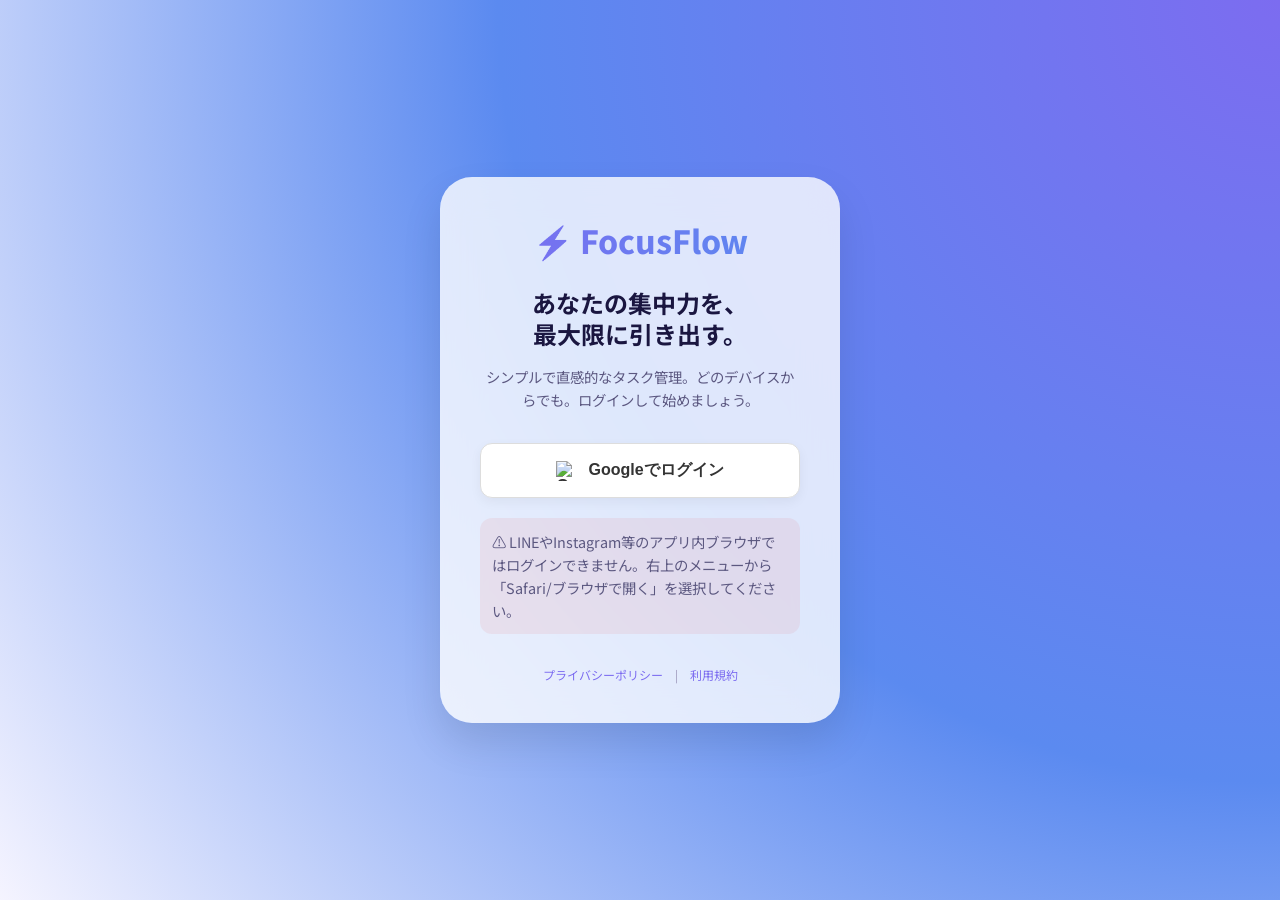
==== index.html @ b4da4273 "Add legal links and modals to satisfy Google verification requirements" ====
<!DOCTYPE html>
<html lang="ja">
<head>
  <meta charset="UTF-8">
  <meta name="viewport" content="width=device-width, initial-scale=1.0, viewport-fit=cover">
  <title>FocusFlow - 最高の集中をデザインするタスクマネージャー</title>
  <meta name="description" content="日々のタスクをシンプルに整理し、最高の集中力を引き出すタスクマネージャー。直感的な操作とスマートな通知機能で、あなたの「今」をサポートします。">
  <meta name="theme-color" content="#7c6cf0">
  <meta name="mobile-web-app-capable" content="yes">
  <meta name="apple-mobile-web-app-capable" content="yes">
  <meta name="apple-mobile-web-app-status-bar-style" content="black-translucent">
  <meta name="apple-mobile-web-app-title" content="FocusFlow">
  <link rel="manifest" href="manifest.json">
  <link rel="stylesheet" href="style.css">
  
  <!-- Firebase SDK -->
  <script src="https://www.gstatic.com/firebasejs/10.8.0/firebase-app-compat.js"></script>
  <script src="https://www.gstatic.com/firebasejs/10.8.0/firebase-auth-compat.js"></script>
  <script src="https://www.gstatic.com/firebasejs/10.8.0/firebase-firestore-compat.js"></script>
</head>
<body>

<!-- ログイン画面 -->
<div id="login-screen" class="login-screen">
  <div class="login-content">
    <div class="login-logo">⚡ FocusFlow</div>
    <h1>あなたの集中力を、<br>最大限に引き出す。</h1>
    <p>シンプルで直感的なタスク管理。どのデバイスからでも。ログインして始めましょう。</p>
    <button id="google-login-btn" class="login-btn">
      <img src="https://www.gstatic.com/firebasejs/ui/2.0.0/images/auth/google.svg" alt="Google">
      Googleでログイン
    </button>
    <p class="login-warning">
      ⚠️ LINEやInstagram等のアプリ内ブラウザではログインできません。右上のメニューから「Safari/ブラウザで開く」を選択してください。
    </p>
    <div class="login-legal">
      <a href="#" onclick="showPrivacy()">プライバシーポリシー</a>
      <span>|</span>
      <a href="#" onclick="showTerms()">利用規約</a>
    </div>
  </div>
</div>

<!-- 簡易ポリシー表示用（Googleの巡回対策） -->
<div id="legal-modal" class="modal-overlay" style="z-index: 10000;">
  <div class="modal-sheet" style="max-width: 600px; padding: 40px;">
    <h2 id="legal-title" class="modal-title"></h2>
    <div id="legal-body" style="font-size: 0.9rem; line-height: 1.6; color: var(--text-secondary); max-height: 60vh; overflow-y: auto;"></div>
    <button class="btn-primary" style="margin-top: 20px;" onclick="closeLegal()">閉じる</button>
  </div>
</div>

<!-- 紙吹雪コンテナ -->
<div id="confetti-container" class="confetti-container"></div>

<!-- 全タスク完了お祝いオーバーレイ -->
<div id="celebration-overlay" class="celebration-overlay" onclick="closeCelebration()">
  <div class="celebration-content">
    <div class="celebration-emoji-burst" id="emoji-burst"></div>
    <div class="celebration-stars" id="celebration-stars"></div>
    <h1 class="celebration-title">🎉 全部完了！</h1>
    <p class="celebration-sub">今日のタスクを全部やり遂げた！<br>本当によく頑張ったね✨</p>
    <div class="celebration-fireworks" id="fireworks"></div>
    <button class="celebration-close-btn">タップして閉じる</button>
  </div>
</div>



<!-- メインアプリ -->
<div class="app-wrapper" id="app-wrapper" style="display: none;">

  <!-- ヘッダー（スマホのステータスバー余白用） -->
  <header class="app-header"></header>

  <!-- 日付表示 -->
  <div class="date-section">
    <div class="date-info">
      <div id="date-today" class="date-today"></div>
      <div id="date-label" class="date-label"></div>
    </div>
    <div id="user-display" class="user-display" onclick="openProfileModal()"></div>
  </div>

  <!-- タブナビ -->
  <nav class="tab-nav" role="tablist">
    <button class="tab-btn active" data-tab="today" role="tab" onclick="switchTab('today')" id="tab-btn-today" style="flex: 4;">
      <svg xmlns="http://www.w3.org/2000/svg" width="16" height="16" viewBox="0 0 24 24" fill="none" stroke="currentColor" stroke-width="2" stroke-linecap="round" stroke-linejoin="round" style="vertical-align: text-bottom; margin-right: 4px;"><path d="M3 6h18"/><path d="M3 12h18"/><path d="M3 18h18"/></svg>
      Today
    </button>
    <button class="tab-btn" data-tab="schedule" role="tab" onclick="switchTab('schedule')" id="tab-btn-schedule" style="flex: 4;">
      <svg xmlns="http://www.w3.org/2000/svg" width="16" height="16" viewBox="0 0 24 24" fill="none" stroke="currentColor" stroke-width="2" stroke-linecap="round" stroke-linejoin="round" style="vertical-align: text-bottom; margin-right: 4px;"><rect width="18" height="18" x="3" y="4" rx="2" ry="2"/><line x1="16" x2="16" y1="2" y2="6"/><line x1="8" x2="8" y1="2" y2="6"/><line x1="3" x2="21" y1="10" y2="10"/></svg>
      Schedule
    </button>
    <button class="tab-btn" data-tab="history" role="tab" onclick="switchTab('history')" id="tab-btn-history" style="flex: 2;" title="履歴">
      <svg xmlns="http://www.w3.org/2000/svg" width="18" height="18" viewBox="0 0 24 24" fill="none" stroke="currentColor" stroke-width="2" stroke-linecap="round" stroke-linejoin="round" style="vertical-align: middle;"><path d="M3 12a9 9 0 1 0 9-9 9.75 9.75 0 0 0-6.74 2.74L3 8"/><path d="M3 3v5h5"/><path d="M12 7v5l4 2"/></svg>
    </button>
  </nav>

  <!-- 今日タブ -->
  <div id="tab-today" class="tab-content active" role="tabpanel">

    <!-- 進捗バー -->
    <div class="progress-section">
      <div class="progress-header">
        <span>今日の進捗</span>
        <span id="progress-label">0 / 0 完了</span>
      </div>
      <div class="progress-bar-bg">
        <div id="progress-fill" class="progress-bar-fill"></div>
      </div>
    </div>

    <!-- クイック入力 -->
    <section class="quick-add-section">
      <form id="quick-add-form" autocomplete="off">
        <div class="quick-add-form">
            <div class="quick-input-container">
              <input
                id="quick-input"
                class="quick-add-input"
                type="text"
                placeholder="今日やることを追加…"
                maxlength="100"
                aria-label="今日のタスクを入力"
              >
              <div id="quick-time-display" class="quick-time-display-label"></div>
              <div class="quick-time-icon-wrapper" id="quick-time-wrapper">
                <svg xmlns="http://www.w3.org/2000/svg" width="100%" height="100%" viewBox="0 0 24 24" fill="none" stroke="currentColor" stroke-width="2" stroke-linecap="round" stroke-linejoin="round" class="quick-clock-icon">
                  <circle cx="12" cy="12" r="10"></circle>
                  <polyline points="12 6 12 12 16 14"></polyline>
                </svg>
                <input 
                  id="quick-time-input" 
                  class="quick-time-input-hidden" 
                  type="time" 
                  aria-label="時間を設定"
                  title="時間を設定"
                  onchange="if(typeof updateQuickTimeDisplay === 'function') updateQuickTimeDisplay(this.value)"
                >
              </div>
            </div>
          <button type="submit" class="quick-add-btn" aria-label="追加">＋</button>
        </div>
        <input type="checkbox" id="quick-notif-1h" checked hidden>
      </form>
    </section>

    <!-- タスクリスト -->
    <section class="task-list-section">
      <div class="section-title">タスク一覧</div>
      <div id="today-task-list" class="task-list"></div>
    </section>

  </div>

  <!-- スケジュールタブ -->
  <div id="tab-schedule" class="tab-content" role="tabpanel">
    <section class="schedule-section">
      <div class="section-title">期限別スケジュール</div>
      <div id="schedule-list"></div>
    </section>
  </div>

  <!-- 履歴タブ -->
  <div id="tab-history" class="tab-content" role="tabpanel">
    <section class="history-section">
      <div class="section-title">完了済みのタスク</div>
      <div id="history-task-list" class="task-list"></div>
    </section>
  </div>

</div>

<!-- FAB: 詳細登録 -->
<button class="fab" onclick="openAddModal()" aria-label="タスクを詳細登録する" id="fab-add">＋</button>

<!-- ===== タスク登録/編集モーダル ===== -->
<div id="add-modal" class="modal-overlay" role="dialog" aria-modal="true" aria-labelledby="modal-title-text">
  <div class="modal-sheet">
    <div class="modal-handle"></div>
    <div class="modal-header">
      <h2 id="modal-title-text" class="modal-title">新しいタスク</h2>
      <button type="button" class="modal-close-btn" onclick="closeAddModal()" aria-label="閉じる">✕</button>
    </div>

    <!-- タイトル -->
    <div class="form-group">
      <label class="form-label" for="task-title-input">タイトル ＊</label>
      <input id="task-title-input" class="form-input" type="text"
             placeholder="タスク名を入力" maxlength="100">
    </div>

    <!-- メモ -->
    <div class="form-group">
      <label class="form-label" for="task-note-input">メモ（任意）</label>
      <textarea id="task-note-input" class="form-textarea"
                placeholder="詳細・やり方・参考リンクなど"></textarea>
    </div>

    <!-- 期限 -->
    <div class="form-group">
      <label class="form-label">期限（任意）</label>
      <div style="display: flex; gap: 8px;">
        <input id="task-date-input" class="form-input" type="date" style="flex: 1;" aria-label="期限日">
        <input id="task-time-input" class="form-input" type="time" style="width: 120px;" aria-label="期限時間">
      </div>
    </div>

    <!-- 優先度 -->
    <div class="form-group">
      <label class="form-label">優先度</label>
      <div class="priority-selector">
        <button class="priority-option" data-value="high" type="button">🔴 高</button>
        <button class="priority-option selected" data-value="mid" type="button">🟡 中</button>
        <button class="priority-option" data-value="low" type="button">🟢 低</button>
      </div>
    </div>

    <!-- 通知設定 -->
    <div class="form-group">
      <label class="form-label">通知タイミング</label>
      <div class="custom-multi-select" id="notif-select-wrapper">
        <div class="select-display" onclick="toggleNotifDropdown()">
          <span id="notif-display-text">通知設定を選択...</span>
          <span class="select-arrow">▼</span>
        </div>
        <div class="select-dropdown" id="notif-dropdown">
          <label class="select-option">
            <input type="checkbox" class="notif-checkbox" value="1d" checked onchange="updateNotifDisplay()"> 1日前に通知
          </label>
          <label class="select-option">
            <input type="checkbox" class="notif-checkbox" value="3h" onchange="updateNotifDisplay()"> 3時間前に通知
          </label>
          <label class="select-option">
            <input type="checkbox" class="notif-checkbox" value="1h" onchange="updateNotifDisplay()"> 1時間前に通知
          </label>
          <label class="select-option">
            <input type="checkbox" class="notif-checkbox" value="morning" checked onchange="updateNotifDisplay()"> 当日の朝9時に通知
          </label>
        </div>
      </div>
    </div>

    <div style="display: flex; flex-direction: column; gap: 10px; margin-top: 24px;">
      <button class="btn-primary" onclick="saveTask()" id="save-task-btn">保存する</button>
      <button class="btn-postpone" onclick="handleEditPostpone()" id="edit-postpone-btn" style="display: none;">😈 後回しにしちゃう</button>
      <button class="btn-danger" onclick="closeAddModal()" id="cancel-task-btn">キャンセル</button>
    </div>
  </div>
</div>

<!-- ===== 後回しモーダル ===== -->
<div id="postpone-modal" class="modal-overlay" role="dialog" aria-modal="true">
  <div class="modal-sheet">
    <div class="modal-handle"></div>
    <h2 class="modal-title">🤪後回しにしちゃう</h2>
    <p style="font-size:0.85rem;color:var(--text-secondary);margin-bottom:16px;">
      「<span id="postpone-task-name" style="color:var(--text-primary);font-weight:600;"></span>」<br>
      どれくらい後回しにする？
    </p>

    <div class="postpone-options">
      <button class="postpone-option" onclick="doPostpone(1)" id="postpone-1d">
        <span class="option-emoji">📆</span>
        <div>
          <div>明日に延ばす</div>
          <div class="option-desc">1日後に設定します</div>
        </div>
      </button>
      <button class="postpone-option" onclick="doPostpone(3)" id="postpone-3d">
        <span class="option-emoji">🗓</span>
        <div>
          <div>3日後に延ばす</div>
          <div class="option-desc">ちょっと余裕を持って</div>
        </div>
      </button>
      <button class="postpone-option" onclick="doPostpone(7)" id="postpone-7d">
        <span class="option-emoji">📅</span>
        <div>
          <div>1週間後に延ばす</div>
          <div class="option-desc">しっかり準備してから</div>
        </div>
      </button>
    </div>

    <button class="btn-danger" onclick="closePostponeModal()" id="cancel-postpone-btn">やっぱりやる！💪</button>
  </div>
</div>

<!-- ===== タスク詳細ポップアップ ===== -->
<div id="detail-modal" class="modal-overlay" role="dialog" aria-modal="true">
  <div class="modal-sheet">
    <div class="modal-handle"></div>

    <h2 id="detail-task-title" class="detail-title"></h2>

    <p id="detail-task-note" class="detail-note"></p>

    <div class="detail-info-grid">
      <div class="detail-info-row">
        <span class="detail-info-label">期限</span>
        <span id="detail-task-deadline" class="detail-info-value"></span>
      </div>
      <div class="detail-info-row">
        <span class="detail-info-label">🎯 優先度</span>
        <span id="detail-task-priority" class="detail-info-value"></span>
      </div>
      <div class="detail-info-row" id="detail-postpone-row">
        <span class="detail-info-label">後回し</span>
        <span id="detail-postpone-count" class="detail-info-value" style="color:var(--accent-pink);"></span>
      </div>
    </div>

    <button id="detail-postpone-btn" class="postpone-btn-large">
      後回しにしちゃう
    </button>

    <div class="detail-footer">
      <button id="detail-edit-btn" class="btn-primary">✏️ 編集する</button>
      <button class="btn-danger" onclick="closeTaskDetail()">閉じる</button>
    </div>
  </div>
</div>

<!-- ===== プロフィールモーダル ===== -->
<div id="profile-modal" class="modal-overlay" role="dialog" aria-modal="true">
  <div class="modal-sheet">
    <div class="modal-handle"></div>
    <div class="modal-header">
      <h2 class="modal-title">プロフィール設定</h2>
      <button type="button" class="modal-close-btn" onclick="closeProfileModal()" aria-label="閉じる">✕</button>
    </div>
    <div class="form-group" style="margin-top: 10px;">
      <label class="form-label">表示名</label>
      <input id="profile-name-input" class="form-input" type="text" placeholder="お名前を入力">
    </div>
    <div style="display: flex; flex-direction: column; gap: 10px; margin-top: 24px;">
      <button class="btn-primary" onclick="saveProfile()">保存する</button>
      <button class="btn-danger" onclick="closeProfileModal()">キャンセル</button>
      <button class="btn-postpone" style="margin-top: 10px; opacity: 0.6;" onclick="logout()">ログアウト</button>
    </div>
  </div>
</div>

<script src="app.js"></script>
</body>
</html>
---- style.css ----
/* =====================================================
   FocusFlow - メインスタイルシート
   ===================================================== */

@import url('https://fonts.googleapis.com/css2?family=Noto+Sans+JP:wght@300;400;500;700;900&display=swap');

/* ---- CSS変数（デザイントークン） ---- */
:root {
  --bg-primary: #f5f4ff;
  --bg-secondary: #ffffff;
  --bg-card: rgba(124, 108, 240, 0.04);
  --bg-card-hover: rgba(124, 108, 240, 0.08);
  --accent-purple: #7c6cf0;
  --accent-blue: #5b8af0;
  --accent-pink: #e91e8c;
  --priority-high: #e53935;
  --priority-mid: #ff9800;
  --priority-low: #aed581;
  --text-primary: #1a1640;
  --text-secondary: #5c5880;
  --text-muted: #9e99bb;
  --border: rgba(124, 108, 240, 0.18);
  --glass: rgba(124, 108, 240, 0.06);
  --radius: 16px;
  --radius-sm: 10px;
  --shadow: 0 8px 32px rgba(100, 80, 220, 0.12);
  --transition: 0.25s cubic-bezier(0.4, 0, 0.2, 1);
}

/* ---- リセット & ベース ---- */
*, *::before, *::after { box-sizing: border-box; margin: 0; padding: 0; }

html {
  font-size: 16px;
  scroll-behavior: smooth;
  background-color: var(--bg-primary);
}

body {
  font-family: 'Noto Sans JP', sans-serif;
  background: var(--bg-primary);
  color: var(--text-primary);
  min-height: 100vh;
  overflow-x: hidden;
}

/* ---- レイアウト ---- */
.app-wrapper {
  max-width: 480px;
  margin: 0 auto;
  min-height: 100vh;
  display: flex;
  flex-direction: column;
  padding-bottom: 80px;
  background: var(--bg-primary);
}

/* ---- ヘッダー ---- */
.app-header {
  height: 44px; /* ステータスバー用の固定高さ */
  padding-top: env(safe-area-inset-top, 0px);
  position: sticky;
  top: 0;
  z-index: 100;
  background: transparent;
}

.app-logo {
  display: flex;
  align-items: center;
  gap: 8px;
}

.logo-icon {
  width: 36px;
  height: 36px;
  background: linear-gradient(135deg, var(--accent-purple), var(--accent-blue));
  border-radius: 10px;
  display: flex;
  align-items: center;
  justify-content: center;
  font-size: 18px;
}

.logo-text {
  font-size: 1.3rem;
  font-weight: 700;
  background: linear-gradient(90deg, var(--accent-purple), var(--accent-blue));
  -webkit-background-clip: text;
  -webkit-text-fill-color: transparent;
  background-clip: text;
}

.header-actions {
  display: flex;
  gap: 8px;
}

.icon-btn {
  width: 40px;
  height: 40px;
  border: none;
  background: var(--bg-card);
  border-radius: 12px;
  color: var(--text-secondary);
  font-size: 18px;
  cursor: pointer;
  transition: var(--transition);
  display: flex;
  align-items: center;
  justify-content: center;
  border: 1px solid var(--border);
}
.icon-btn:hover { background: var(--bg-card-hover); color: var(--text-primary); }

/* ---- 日付表示 ---- */
.date-section {
  padding: 0 20px 16px;
}

.date-today {
  font-size: 0.8rem;
  color: var(--text-muted);
  margin-bottom: 4px;
}

.date-label {
  font-size: 1.4rem;
  font-weight: 700;
  color: var(--text-primary);
}

/* ---- 今日の進捗バー ---- */
.progress-section {
  padding: 0 20px 20px;
}

.progress-header {
  display: flex;
  justify-content: space-between;
  font-size: 0.8rem;
  color: var(--text-secondary);
  margin-bottom: 8px;
}

.progress-bar-bg {
  width: 100%;
  height: 8px;
  background: var(--bg-card);
  border-radius: 4px;
  overflow: hidden;
}

.progress-bar-fill {
  height: 100%;
  background: linear-gradient(90deg, var(--accent-purple), var(--accent-blue));
  border-radius: 4px;
  transition: width 0.6s cubic-bezier(0.4, 0, 0.2, 1);
  width: 0%;
}

/* ---- クイック入力エリア ---- */
.quick-add-section {
  padding: 0 20px 16px;
}

/* タイトル行 */
.quick-add-form {
  display: flex;
  gap: 10px;
  align-items: center;
  margin-bottom: 8px;
  width: 100%;
}

/* 時間オプション行 */
.quick-add-sub {
  display: flex;
  align-items: center;
  gap: 8px;
  padding: 0 2px;
}

.quick-time-label {
  font-size: 0.8rem;
  color: var(--text-muted);
  white-space: nowrap;
}

.quick-time-input {
  padding: 6px 10px;
  background: rgba(255, 255, 255, 0.4);
  border: 1px solid var(--border);
  border-radius: 8px;
  color: var(--text-primary);
  font-size: 0.85rem;
  font-family: inherit;
  outline: none;
  transition: var(--transition);
  cursor: pointer;
}
.quick-time-input:focus {
  border-color: var(--accent-purple);
  box-shadow: 0 0 0 3px rgba(124, 108, 240, 0.12);
}

.quick-input-container {
  position: relative;
  flex: 1;
  display: flex;
  align-items: center;
}

.quick-add-input {
  flex: 1;
  min-width: 0;
  width: 100%;
  padding: 14px 16px;
  padding-right: 90px; /* アイコン＋時間表示用の余白を確保 */
  background: var(--bg-secondary);
  border: 1px solid var(--border);
  border-radius: var(--radius-sm);
  color: var(--text-primary);
  font-size: 0.95rem;
  font-family: inherit;
  outline: none;
  transition: var(--transition);
  box-shadow: 0 2px 8px rgba(100, 80, 220, 0.06);
}

.quick-add-input::placeholder { color: var(--text-muted); }
.quick-add-input:focus {
  border-color: var(--accent-purple);
  background: #fff;
  box-shadow: 0 0 0 3px rgba(124, 108, 240, 0.15);
}

.quick-time-display-label {
  position: absolute;
  right: 50px; /* アイコンの左側に配置 */
  color: var(--text-muted);
  font-size: 0.85rem;
  font-weight: 500;
  pointer-events: none;
  opacity: 0.8;
  display: none;
}

.quick-time-display-label.has-value {
  display: block;
}

.quick-time-icon-wrapper {
  position: absolute;
  right: 8px;
  width: 38px;
  height: 38px;
  display: flex;
  align-items: center;
  justify-content: center;
  background-color: rgba(124, 108, 240, 0.05);
  border-radius: 8px;
  color: #b0aec5;
  transition: var(--transition);
  cursor: pointer;
  z-index: 10;
  padding: 8px;
}



.quick-clock-icon {
  width: 100%;
  height: 100%;
  pointer-events: none;
  display: block;
}

.quick-time-input-hidden {
  position: absolute;
  inset: 0;
  opacity: 0;
  width: 100%;
  height: 100%;
  cursor: pointer;
  -webkit-appearance: none;
  z-index: 11;
}

.quick-notif-check {
  display: flex;
  align-items: center;
  gap: 6px;
  font-size: 0.8rem;
  color: var(--text-secondary);
  cursor: pointer;
  user-select: none;
  white-space: nowrap;
}
.quick-notif-check input { accent-color: var(--accent-purple); width: 15px; height: 15px; cursor: pointer; }



.quick-add-btn {
  width: 48px;
  height: 48px;
  background: linear-gradient(135deg, var(--accent-purple), var(--accent-blue));
  border: none;
  border-radius: var(--radius-sm);
  color: white;
  font-size: 24px;
  cursor: pointer;
  transition: var(--transition);
  display: flex;
  align-items: center;
  justify-content: center;
  box-shadow: 0 4px 16px rgba(124, 108, 240, 0.35);
  flex-shrink: 0;
}
.quick-add-btn:hover { transform: scale(1.05); box-shadow: 0 6px 20px rgba(124, 108, 240, 0.5); }
.quick-add-btn:active { transform: scale(0.97); }

/* ---- タスクリスト ---- */
.task-list-section { padding: 0 20px; }

.section-title {
  font-size: 0.75rem;
  font-weight: 700;
  color: var(--text-muted);
  letter-spacing: 0.08em;
  text-transform: uppercase;
  margin-bottom: 12px;
}

.task-list {
  display: flex;
  flex-direction: column;
  gap: 10px;
}

/* ---- タスクカード ---- */
.task-card {
  background: var(--bg-secondary);
  border: 1px solid var(--border);
  border-radius: var(--radius);
  padding: 16px;
  /* レイアウトに関わるtransitionを削除し、ホバー時などの色の変化のみに限定 */
  transition: background 0.2s ease, border-color 0.2s ease, box-shadow 0.2s ease;
  cursor: pointer;
  position: relative;
  overflow: hidden;
  box-shadow: 0 2px 12px rgba(100, 80, 220, 0.07);
}


@media (hover: hover) {
  .task-card:hover { 
    background: var(--bg-card-hover); 
    border-color: rgba(124, 108, 240, 0.4); 
    box-shadow: 0 4px 20px rgba(100,80,220,0.13); 
    transform: translateY(-2px);
  }
}

/* 優先度のサイドバー */
.task-card::before {
  content: '';
  position: absolute;
  left: 0; top: 0; bottom: 0;
  width: 4px;
}
.task-card[data-priority="high"]::before { background: var(--priority-high); }
.task-card[data-priority="mid"]::before { background: var(--priority-mid); }
.task-card[data-priority="low"]::before { background: var(--priority-low); }

.task-card.completed { 
  opacity: 0.5; 
  background: rgba(255, 255, 255, 0.4) !important; /* 完了したものは白っぽく */
  border-color: transparent;
}
.task-card.completed .task-title { text-decoration: line-through; color: var(--text-muted); }

/* 期限切れ */
.task-card.overdue { border-color: rgba(229, 57, 53, 0.35); background: rgba(229, 57, 53, 0.04); }

.task-card-top {
  display: flex;
  align-items: flex-start;
  gap: 12px;
}

/* チェックボックス */
.task-check {
  width: 24px;
  height: 24px;
  border-radius: 50%;
  border: 2.5px solid #e0e0f8;
  background: transparent;
  cursor: pointer;
  flex-shrink: 0;
  transition: var(--transition);
  display: flex;
  align-items: center;
  justify-content: center;
  margin-top: 2px;
  position: relative;
}
.task-check.checked {
  background: var(--accent-purple);
  border-color: var(--accent-purple);
}
.task-check.checked::after {
  content: '✓';
  color: white;
  font-size: 14px;
  font-weight: 900;
}

.task-content { flex: 1; min-width: 0; }

.task-title-row {
  display: flex;
  align-items: center;
  justify-content: space-between;
  gap: 8px;
  margin-bottom: 4px;
}

.task-title {
  font-size: 0.95rem;
  font-weight: 500;
  color: var(--text-primary);
  line-height: 1.4;
  word-break: break-word;
}

.task-time-inline {
  font-size: 0.8rem;
  color: var(--accent-purple);
  font-weight: 700;
  margin-left: 8px;
  opacity: 0.8;
}

.schedule-time {
  font-size: 0.75rem;
  color: #aab0c0;
  opacity: 0.8;
  white-space: nowrap;
}

.task-note-snippet {
  font-size: 0.75rem;
  color: var(--text-muted);
  margin-bottom: 6px;
  overflow: hidden;
  text-overflow: ellipsis;
  display: -webkit-box;
  -webkit-line-clamp: 1;
  -webkit-box-orient: vertical;
}

.task-meta {
  display: flex;
  align-items: center;
  gap: 8px;
  flex-wrap: wrap;
}

/* ユーザー名表示 */
.date-section {
  display: flex;
  justify-content: space-between;
  align-items: flex-end;
  padding: 0 20px 16px;
}
.user-display {
  font-size: 0.75rem;
  color: var(--text-muted);
  opacity: 0.8;
  cursor: pointer;
  padding: 4px 0;
}
.user-display:hover {
  opacity: 1;
  color: var(--accent-purple);
}

.tab-nav {
  display: flex;
  gap: 8px;
  padding: 16px 20px;
  margin-bottom: 0;
}

.tab-btn {
  padding: 10px;
  border: none;
  border-radius: var(--radius-sm);
  background: var(--bg-card);
  color: var(--text-secondary);
  font-size: 0.85rem;
  font-weight: 500;
  cursor: pointer;
  transition: var(--transition);
  border: 1px solid transparent;
  font-family: inherit;
  display: flex;
  align-items: center;
  justify-content: center;
}

.tab-btn.active {
  background: linear-gradient(135deg, var(--accent-purple), var(--accent-blue));
  color: white;
  border-color: transparent;
  box-shadow: 0 4px 16px rgba(124, 108, 240, 0.4);
}

.history-section, .schedule-section {
  padding: 0 20px;
}

.task-check {
  width: 28px;
  height: 28px;
  display: flex;
  align-items: center;
  justify-content: center;
  cursor: pointer;
  user-select: none;
  transition: transform 0.2s ease;
}
.task-check:active { transform: scale(0.9); }

.task-check.checked svg {
  stroke: var(--accent-blue);
}

.task-deadline {
  font-size: 0.75rem;
  font-weight: 700;
  display: flex;
  align-items: center;
  gap: 3px;
}

.deadline-high { color: var(--priority-high) !important; }
.deadline-mid { color: var(--priority-mid) !important; }
.deadline-low { color: var(--priority-low) !important; }

.postpone-count {
  font-size: 0.7rem;
  color: var(--accent-pink);
  background: rgba(240, 98, 146, 0.1);
  padding: 2px 6px;
  border-radius: 4px;
}

/* タスクカードのアクションボタン行 */
.task-actions {
  display: flex;
  gap: 6px;
  margin-top: 10px;
  align-items: center;
}

.postpone-btn {
  padding: 5px 10px;
  background: rgba(240, 98, 146, 0.1);
  border: 1px solid rgba(240, 98, 146, 0.3);
  border-radius: 6px;
  color: var(--accent-pink);
  font-size: 0.75rem;
  font-family: inherit;
  cursor: pointer;
  transition: var(--transition);
  white-space: nowrap;
}
.postpone-btn:hover { background: rgba(240, 98, 146, 0.2); }

.detail-btn {
  padding: 5px 10px;
  background: var(--glass);
  border: 1px solid var(--border);
  border-radius: 6px;
  color: var(--text-secondary);
  font-size: 0.75rem;
  font-family: inherit;
  cursor: pointer;
  transition: var(--transition);
}
.detail-btn:hover { color: var(--text-primary); background: var(--bg-card-hover); }

.delete-btn {
  margin-left: auto;
  padding: 5px 8px;
  background: transparent;
  border: none;
  color: var(--text-muted);
  font-size: 0.85rem;
  cursor: pointer;
  transition: var(--transition);
  border-radius: 6px;
}
.delete-btn:hover { color: var(--priority-high); background: rgba(255, 95, 126, 0.1); }

/* ---- スケルトンスクリーン（読み込み中） ---- */
.skeleton-card {
  height: 80px;
  background: #ffffff;
  border-radius: var(--radius-sm);
  margin-bottom: 12px;
  position: relative;
  overflow: hidden;
  border: 1px solid var(--border);
}

.skeleton-card::after {
  content: "";
  position: absolute;
  top: 0;
  right: 0;
  bottom: 0;
  left: 0;
  transform: translateX(-100%);
  background: linear-gradient(
    90deg,
    rgba(255, 255, 255, 0) 0,
    rgba(255, 255, 255, 0.6) 50%,
    rgba(255, 255, 255, 0) 100%
  );
  animation: shimmer 1.5s infinite;
}

@keyframes shimmer {
  100% { transform: translateX(100%); }
}


/* 空状態 */
.empty-state {
  text-align: center;
  padding: 40px 20px;
  color: var(--text-muted);
}
.empty-state .empty-icon { font-size: 3rem; margin-bottom: 12px; }
.empty-state p { font-size: 0.9rem; line-height: 1.6; }

/* ---- スケジュールビュー ---- */
.schedule-section { padding: 0 20px; }

.date-group { margin-bottom: 24px; }

.date-group-label {
  font-size: 0.8rem;
  font-weight: 700;
  color: var(--accent-purple);
  margin-bottom: 10px;
  display: flex;
  align-items: center;
  gap: 6px;
}

/* ---- モーダル共通 ---- */
.modal-overlay {
  position: fixed;
  inset: 0;
  background: rgba(80, 60, 180, 0.18);
  backdrop-filter: blur(8px);
  z-index: 200;
  display: flex;
  align-items: flex-end;
  justify-content: center;
  opacity: 0;
  visibility: hidden;
  transition: var(--transition);
}

.modal-overlay.show {
  opacity: 1;
  visibility: visible;
}

.modal-sheet {
  width: 100%;
  max-width: 480px;
  background: #ffffff;
  border-radius: 24px 24px 0 0;
  padding: 24px 20px 40px;
  transform: translateY(100%);
  transition: transform 0.35s cubic-bezier(0.4, 0, 0.2, 1);
  max-height: 90vh;
  overflow-y: auto;
  box-shadow: 0 -8px 40px rgba(100, 80, 220, 0.12);
}

.modal-overlay.show .modal-sheet {
  transform: translateY(0);
}

.modal-handle {
  width: 40px;
  height: 4px;
  background: var(--text-muted);
  border-radius: 2px;
  margin: 0 auto 20px;
}

.modal-title {
  font-size: 1.1rem;
  font-weight: 700;
  margin-bottom: 20px;
  color: var(--text-primary);
}

/* フォームUI */
.form-group { margin-bottom: 16px; }

.form-label {
  display: block;
  font-size: 0.8rem;
  font-weight: 600;
  color: var(--text-secondary);
  margin-bottom: 6px;
  letter-spacing: 0.04em;
}

.form-input, .form-textarea, .form-select {
  width: 100%;
  padding: 12px 14px;
  background: var(--bg-primary);
  border: 1px solid var(--border);
  border-radius: var(--radius-sm);
  color: var(--text-primary);
  font-size: 0.95rem;
  font-family: inherit;
  outline: none;
  transition: var(--transition);
}
.form-input:focus, .form-textarea:focus, .form-select:focus {
  border-color: var(--accent-purple);
  background: #fff;
  box-shadow: 0 0 0 3px rgba(124, 108, 240, 0.15);
}
.form-textarea { resize: vertical; min-height: 80px; line-height: 1.5; }
.form-select option { background: #fff; }

/* 優先度セレクター */
.priority-selector {
  display: flex;
  gap: 8px;
}

.priority-option {
  flex: 1;
  padding: 10px;
  border: 1px solid var(--border);
  border-radius: var(--radius-sm);
  background: var(--bg-primary);
  color: var(--text-secondary);
  font-size: 0.8rem;
  font-family: inherit;
  cursor: pointer;
  transition: var(--transition);
  text-align: center;
}
.priority-option[data-value="high"].selected { border-color: var(--priority-high); background: rgba(255,95,126,0.12); color: var(--priority-high); }
.priority-option[data-value="mid"].selected { border-color: var(--priority-mid); background: rgba(255,167,38,0.12); color: var(--priority-mid); }
.priority-option[data-value="low"].selected { border-color: var(--priority-low); background: rgba(102,187,106,0.12); color: var(--priority-low); }

/* 通知チェックリスト（カスタムプルダウン） */
.custom-multi-select {
  position: relative;
  width: 100%;
}

.select-display {
  display: flex;
  justify-content: space-between;
  align-items: center;
  padding: 12px;
  background: var(--bg-primary);
  border: 1px solid var(--border);
  border-radius: var(--radius-sm);
  cursor: pointer;
  color: var(--text-primary);
  font-size: 0.95rem;
  transition: var(--transition);
}

.select-display:hover { border-color: var(--accent-purple); }
.select-arrow { font-size: 0.7rem; color: var(--text-secondary); transition: transform 0.2s ease; }
.custom-multi-select.open .select-arrow { transform: rotate(180deg); }

.select-dropdown {
  position: absolute;
  top: calc(100% + 4px);
  left: 0;
  width: 100%;
  background: var(--bg-primary);
  border: 1px solid var(--border);
  border-radius: var(--radius-sm);
  box-shadow: 0 8px 24px rgba(0,0,0,0.1);
  z-index: 100;
  display: flex;
  flex-direction: column;
  max-height: 200px;
  overflow-y: auto;
  opacity: 0;
  visibility: hidden;
  transform: translateY(-8px);
  transition: all 0.2s ease;
}

.custom-multi-select.open .select-dropdown {
  opacity: 1;
  visibility: visible;
  transform: translateY(0);
}

.select-option {
  display: flex;
  align-items: center;
  gap: 10px;
  padding: 10px 12px;
  cursor: pointer;
  border-bottom: 1px solid var(--border);
  font-size: 0.9rem;
  transition: background 0.2s ease;
}
.select-option:last-child { border-bottom: none; }
.select-option:hover { background: rgba(124, 108, 240, 0.05); }

.notif-checkbox {
  width: 18px;
  height: 18px;
  accent-color: var(--accent-purple);
  cursor: pointer;
}

/* ボタン */
.btn-primary {
  width: 100%;
  padding: 14px;
  background: linear-gradient(135deg, var(--accent-purple), var(--accent-blue));
  border: none;
  border-radius: var(--radius-sm);
  color: white;
  font-size: 1rem;
  font-weight: 700;
  font-family: inherit;
  cursor: pointer;
  transition: var(--transition);
  box-shadow: 0 4px 16px rgba(124, 108, 240, 0.4);
}
.btn-primary:hover { transform: translateY(-1px); box-shadow: 0 6px 20px rgba(124, 108, 240, 0.5); }
.btn-primary:active { transform: translateY(0); }

.btn-danger {
  width: 100%;
  padding: 12px;
  background: rgba(255, 95, 126, 0.1);
  border: none;
  border-radius: var(--radius-sm);
  color: var(--priority-high);
  font-size: 0.95rem;
  font-weight: 700;
  font-family: inherit;
  cursor: pointer;
  transition: var(--transition);
}
.btn-danger:hover { background: rgba(255, 95, 126, 0.2); }

.btn-postpone {
  width: 100%;
  padding: 12px;
  background: rgba(142, 36, 170, 0.1);
  border: 1px dashed rgba(142, 36, 170, 0.5);
  border-radius: var(--radius-sm);
  color: #8e24aa;
  font-size: 0.95rem;
  font-weight: 700;
  font-family: inherit;
  cursor: pointer;
  transition: var(--transition);
}
.btn-postpone:hover { background: rgba(142, 36, 170, 0.2); border-style: solid; }

/* ---- 後回しモーダル ---- */
.postpone-options {
  display: flex;
  flex-direction: column;
  gap: 8px;
  margin-bottom: 16px;
}

.postpone-option {
  padding: 14px 16px;
  background: var(--bg-primary);
  border: 1px solid var(--border);
  border-radius: var(--radius-sm);
  color: var(--text-primary);
  font-size: 0.9rem;
  font-family: inherit;
  cursor: pointer;
  transition: var(--transition);
  text-align: left;
  display: flex;
  align-items: center;
  gap: 10px;
}
.postpone-option:hover { border-color: var(--accent-pink); background: rgba(233, 30, 140, 0.06); }
.postpone-option .option-emoji { font-size: 1.2rem; }
.postpone-option .option-desc { font-size: 0.75rem; color: var(--text-muted); }

/* ---- 完了アニメーション ---- */
@keyframes completePop {
  0% { transform: scale(1); }
  40% { transform: scale(1.05); }
  100% { transform: scale(1); }
}

.task-card.just-completed { animation: completePop 0.3s ease; }

/* 紙吹雪コンテナ */
.confetti-container {
  position: fixed;
  pointer-events: none;
  z-index: 9999;
  inset: 0;
  overflow: hidden;
}

.confetti-piece {
  position: absolute;
  width: 8px;
  height: 8px;
  border-radius: 2px;
  animation: confettiFall 0.8s ease-in forwards;
}

@keyframes confettiFall {
  0% { transform: translateY(-20px) rotate(0deg); opacity: 1; }
  100% { transform: translateY(80px) rotate(360deg); opacity: 0; }
}

/* ---- 通知バナー ---- */
.notification-banner {
  position: fixed;
  top: 20px;
  left: 50%;
  transform: translateX(-50%) translateY(-80px);
  max-width: 440px;
  width: calc(100% - 40px);
  background: #ffffff;
  border: 1px solid var(--accent-purple);
  border-radius: var(--radius);
  padding: 14px 16px;
  z-index: 300;
  box-shadow: 0 8px 32px rgba(100, 80, 220, 0.18);
  transition: transform 0.4s cubic-bezier(0.4, 0, 0.2, 1);
  display: flex;
  align-items: center;
  gap: 12px;
}

.notification-banner.show { transform: translateX(-50%) translateY(0); }
.banner-icon { font-size: 1.4rem; flex-shrink: 0; }
.banner-text { flex: 1; }
.banner-title { font-size: 0.85rem; font-weight: 700; color: var(--text-primary); }
.banner-body { font-size: 0.75rem; color: var(--text-secondary); margin-top: 2px; }
.banner-close { background: none; border: none; color: var(--text-muted); cursor: pointer; font-size: 1rem; }

/* ---- FAB（フローティングボタン） ---- */
.fab {
  position: fixed;
  bottom: 24px;
  right: 24px;
  width: 58px;
  height: 58px;
  background: linear-gradient(135deg, var(--accent-purple), var(--accent-blue));
  border: none;
  border-radius: 18px;
  color: white;
  font-size: 28px;
  cursor: pointer;
  box-shadow: 0 8px 24px rgba(124, 108, 240, 0.5);
  transition: var(--transition);
  display: flex;
  align-items: center;
  justify-content: center;
  z-index: 150;
}
.fab:hover { transform: scale(1.08) rotate(5deg); box-shadow: 0 12px 32px rgba(124, 108, 240, 0.6); }
.fab:active { transform: scale(0.96); }

/* ---- スクロールバー ---- */
::-webkit-scrollbar { width: 4px; }
::-webkit-scrollbar-track { background: transparent; }
::-webkit-scrollbar-thumb { background: var(--text-muted); border-radius: 2px; }

/* ---- タブコンテンツ切り替え ---- */
.tab-content { display: none; }
.tab-content.active { display: block; }

/* ---- 優先度バッジ（タスクカード表面） ---- */
.priority-badge {
  display: inline-flex;
  align-items: center;
  padding: 2px 8px;
  border-radius: 5px;
  font-size: 0.7rem;
  font-weight: 700;
  letter-spacing: 0.03em;
}
.badge-high { background: rgba(229,57,53,0.12); color: var(--priority-high); }
.badge-mid  { background: rgba(245,124,0,0.12); color: var(--priority-mid); }
.badge-low  { background: rgba(56,142,60,0.12); color: var(--priority-low); }

/* タスクカードの削除ボタンを右上に配置 */
.task-card-top { align-items: center; }
.task-card .delete-btn {
  margin-left: auto;
  padding: 4px 6px;
  flex-shrink: 0;
}

/* ---- 詳細ポップアップスタイル ---- */
.modal-header {
  display: flex;
  justify-content: space-between;
  align-items: center;
  margin-bottom: 20px;
}

.modal-title {
  margin: 0;
  font-size: 1.1rem;
  font-weight: 700;
  color: var(--text-primary);
}

.modal-close-btn {
  background: none;
  border: none;
  font-size: 1.2rem;
  color: var(--text-muted);
  cursor: pointer;
  padding: 8px;
  border-radius: 50%;
  transition: var(--transition);
  display: flex;
  align-items: center;
  justify-content: center;
  line-height: 1;
}

@media (max-width: 600px) {
  .modal-close-btn {
    font-size: 1.6rem;
    padding: 12px;
  }
}

.modal-close-btn:hover {
  background: rgba(0,0,0,0.05);
  color: var(--text-primary);
}
.detail-title {
  font-size: 1.15rem;
  font-weight: 700;
  color: var(--text-primary);
  margin-bottom: 10px;
  line-height: 1.5;
}

.detail-note {
  font-size: 0.88rem;
  color: var(--text-secondary);
  line-height: 1.7;
  background: var(--bg-primary);
  padding: 10px 12px;
  border-radius: var(--radius-sm);
  margin-bottom: 16px;
  border-left: 3px solid var(--accent-purple);
}

.detail-info-grid {
  display: flex;
  flex-direction: column;
  gap: 10px;
  margin-bottom: 20px;
  background: var(--bg-primary);
  border-radius: var(--radius-sm);
  padding: 14px;
}

.detail-info-row {
  display: flex;
  align-items: center;
  justify-content: space-between;
  font-size: 0.88rem;
}

.detail-info-label {
  color: var(--text-muted);
  font-weight: 600;
  font-size: 0.8rem;
}

.detail-info-value {
  color: var(--text-primary);
  font-weight: 500;
  text-align: right;
}

/* 詳細内の「後回しにしちゃう」大ボタン */
.postpone-btn-large {
  width: 100%;
  padding: 13px;
  background: rgba(233, 30, 140, 0.08);
  border: 1px solid rgba(233, 30, 140, 0.3);
  border-radius: var(--radius-sm);
  color: var(--accent-pink);
  font-size: 0.95rem;
  font-weight: 700;
  font-family: inherit;
  cursor: pointer;
  transition: var(--transition);
  margin-bottom: 12px;
  letter-spacing: 0.02em;
}
.postpone-btn-large:hover {
  background: rgba(233, 30, 140, 0.15);
  transform: translateY(-1px);
}
.postpone-btn-large:active { transform: translateY(0); }

.detail-footer {
  display: flex;
  flex-direction: column;
  gap: 8px;
}
.detail-footer .btn-primary { box-shadow: none; }

/* ===================================================
   全タスク完了 お祝いオーバーレイ
   =================================================== */

.celebration-overlay {
  position: fixed;
  inset: 0;
  z-index: 9000;
  display: flex;
  align-items: center;
  justify-content: center;
  background: linear-gradient(135deg,
    rgba(124,108,240,0.97) 0%,
    rgba(91,138,240,0.97) 40%,
    rgba(240,98,146,0.97) 100%);
  opacity: 0;
  visibility: hidden;
  transition: opacity 0.5s ease, visibility 0.5s ease;
  cursor: pointer;
  overflow: hidden;
}

.celebration-overlay.show {
  opacity: 1;
  visibility: visible;
}

/* 中央コンテンツ */
.celebration-content {
  position: relative;
  text-align: center;
  z-index: 2;
  animation: celebrationPop 0.6s cubic-bezier(0.34, 1.56, 0.64, 1) forwards;
  opacity: 0;
}

@keyframes celebrationPop {
  0%   { opacity: 0; transform: scale(0.4) rotate(-5deg); }
  60%  { opacity: 1; transform: scale(1.08) rotate(2deg); }
  100% { opacity: 1; transform: scale(1) rotate(0deg); }
}

.celebration-title {
  font-size: clamp(2.5rem, 8vw, 4.5rem);
  font-weight: 900;
  color: white;
  text-shadow: 0 4px 24px rgba(0,0,0,0.25);
  margin-bottom: 16px;
  animation: titleBounce 0.8s cubic-bezier(0.34, 1.56, 0.64, 1) 0.3s both;
}

@keyframes titleBounce {
  0%   { transform: scale(0.5) translateY(20px); opacity: 0; }
  100% { transform: scale(1) translateY(0);     opacity: 1; }
}

.celebration-sub {
  font-size: clamp(1rem, 3vw, 1.3rem);
  color: rgba(255,255,255,0.92);
  line-height: 1.8;
  margin-bottom: 32px;
  animation: fadeUp 0.6s ease 0.6s both;
}

@keyframes fadeUp {
  from { opacity: 0; transform: translateY(16px); }
  to   { opacity: 1; transform: translateY(0); }
}

.celebration-close-btn {
  padding: 14px 32px;
  background: white;
  border: none;
  border-radius: 50px;
  color: var(--accent-purple);
  font-size: 1rem;
  font-weight: 700;
  font-family: inherit;
  cursor: pointer;
  animation: fadeUp 0.6s ease 0.9s both;
  box-shadow: 0 8px 32px rgba(0,0,0,0.2);
  transition: transform 0.2s ease;
}
.celebration-close-btn:hover { transform: scale(1.05); }

/* ---- 星のパーティクル ---- */
.celebration-stars {
  position: fixed;
  inset: 0;
  pointer-events: none;
  z-index: 1;
}

.star-particle {
  position: absolute;
  font-size: 1.5rem;
  animation: starFloat linear forwards;
  opacity: 0;
}

@keyframes starFloat {
  0%   { transform: translateY(110vh) rotate(0deg) scale(0); opacity: 0; }
  10%  { opacity: 1; transform: translateY(90vh) rotate(60deg) scale(1); }
  90%  { opacity: 1; }
  100% { transform: translateY(-10vh) rotate(360deg) scale(0.5); opacity: 0; }
}

/* ---- 花火パーティクル ---- */
.firework-particle {
  position: absolute;
  width: 10px;
  height: 10px;
  border-radius: 50%;
  animation: fireworkBurst ease-out forwards;
}

@keyframes fireworkBurst {
  0%   { transform: translate(0,0) scale(1); opacity: 1; }
  100% { transform: translate(var(--fx), var(--fy)) scale(0); opacity: 0; }
}

/* ---- 絵文字バースト ---- */
.emoji-burst-item {
  position: absolute;
  font-size: 2rem;
  animation: emojiBurst ease-out forwards;
  pointer-events: none;
}

@keyframes emojiBurst {
  0%   { transform: translate(-50%, -50%) scale(0) rotate(0deg); opacity: 1; }
  60%  { opacity: 1; }
  100% { transform: translate(calc(-50% + var(--ex)), calc(-50% + var(--ey))) scale(1) rotate(var(--er)); opacity: 0; }
}

/* ---- モバイル向けレスポンシブ ---- */
@media (max-width: 600px) {
  /* タブナビの窮屈さを解消 */
  .tab-btn {
    padding: 10px 4px;
    font-size: 0.8rem;
    gap: 4px;
  }
  
  /* クイック入力欄の折り返し */
  .quick-add-sub {
    flex-wrap: wrap;
    gap: 10px 15px;
  }
  
  /* モーダルのパディングを少し狭く */
  .modal-content {
    padding: 20px 16px;
    max-height: 90vh;
  }

  /* スマホだと優先度が横並びできつい場合があるので、小さくするか縦並びに */
  .priority-option {
    padding: 8px 4px;
    font-size: 0.75rem;
  }
  
  /* iOSでの自動ズームを防ぐため、入力要素は強制的に16px以上にする */
  input, textarea, select {
    font-size: 16px !important;
  }
  
  /* タスクカードの左右の余白を少し縮める */
  .task-card {
    padding: 12px 10px;
  }
}

/* ---- ログイン画面 ---- */
.login-screen {
  position: fixed;
  inset: 0;
  background: radial-gradient(circle at top right, #7c6cf0, #5b8af0, var(--bg-primary));
  z-index: 1000;
  display: flex;
  align-items: center;
  justify-content: center;
  padding: 20px;
  overflow: hidden;
}

.login-content {
  background: rgba(255, 255, 255, 0.8);
  backdrop-filter: blur(20px);
  padding: 40px;
  border-radius: 32px;
  text-align: center;
  max-width: 400px;
  width: 100%;
  box-shadow: 0 20px 40px rgba(0, 0, 0, 0.1);
  animation: loginSlideIn 0.8s cubic-bezier(0.16, 1, 0.3, 1);
}

.login-logo {
  font-size: 2rem;
  font-weight: 800;
  background: linear-gradient(90deg, var(--accent-purple), var(--accent-blue));
  -webkit-background-clip: text;
  -webkit-text-fill-color: transparent;
  margin-bottom: 24px;
}

.login-content h1 {
  font-size: 1.5rem;
  font-weight: 700;
  color: var(--text-primary);
  margin-bottom: 16px;
  line-height: 1.3;
}

.login-content p {
  color: var(--text-secondary);
  font-size: 0.9rem;
  margin-bottom: 32px;
  line-height: 1.6;
}

.login-warning {
  margin-top: 20px;
  padding: 12px;
  background: rgba(229, 57, 53, 0.08);
  border-radius: 12px;
  color: var(--priority-high);
  font-size: 0.75rem;
  line-height: 1.5;
  text-align: left;
}

.login-legal {
  margin-top: 16px;
  font-size: 0.75rem;
  color: var(--text-muted);
  display: flex;
  justify-content: center;
  gap: 12px;
}
.login-legal a {
  color: var(--accent-purple);
  text-decoration: none;
}
.login-legal a:hover {
  text-decoration: underline;
}

.login-btn {
  width: 100%;
  padding: 16px;
  background: white;
  border: 1px solid #ddd;
  border-radius: 12px;
  display: flex;
  align-items: center;
  justify-content: center;
  gap: 12px;
  font-size: 1rem;
  font-weight: 600;
  color: #333;
  cursor: pointer;
  transition: all 0.3s ease;
  box-shadow: 0 4px 12px rgba(0,0,0,0.05);
}

.login-btn:hover {
  background: #f8f9fa;
  transform: translateY(-2px);
  box-shadow: 0 6px 20px rgba(0,0,0,0.1);
}

.login-btn img {
  width: 20px;
  height: 20px;
}

@keyframes loginSlideIn {
  from { opacity: 0; transform: translateY(30px); }
  to { opacity: 1; transform: translateY(0); }
}
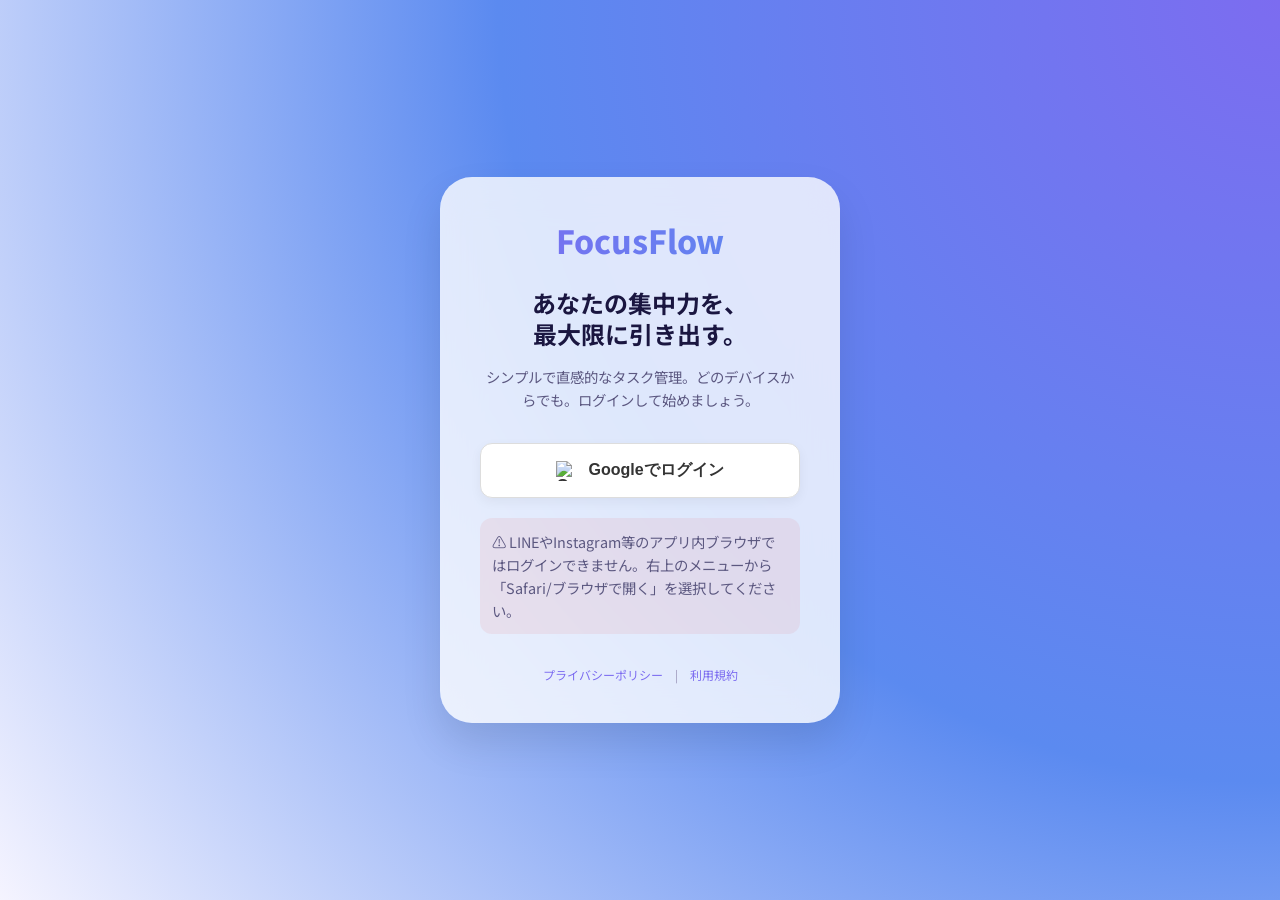
==== commit bcfc10e8: "Standardize app name to FocusFlow across all files for Google verification" ====
--- a/index.html
+++ b/index.html
@@ -23,7 +23,7 @@
 <!-- ログイン画面 -->
 <div id="login-screen" class="login-screen">
   <div class="login-content">
-    <div class="login-logo">⚡ FocusFlow</div>
+    <div class="login-logo">FocusFlow</div>
     <h1>あなたの集中力を、<br>最大限に引き出す。</h1>
     <p>シンプルで直感的なタスク管理。どのデバイスからでも。ログインして始めましょう。</p>
     <button id="google-login-btn" class="login-btn">
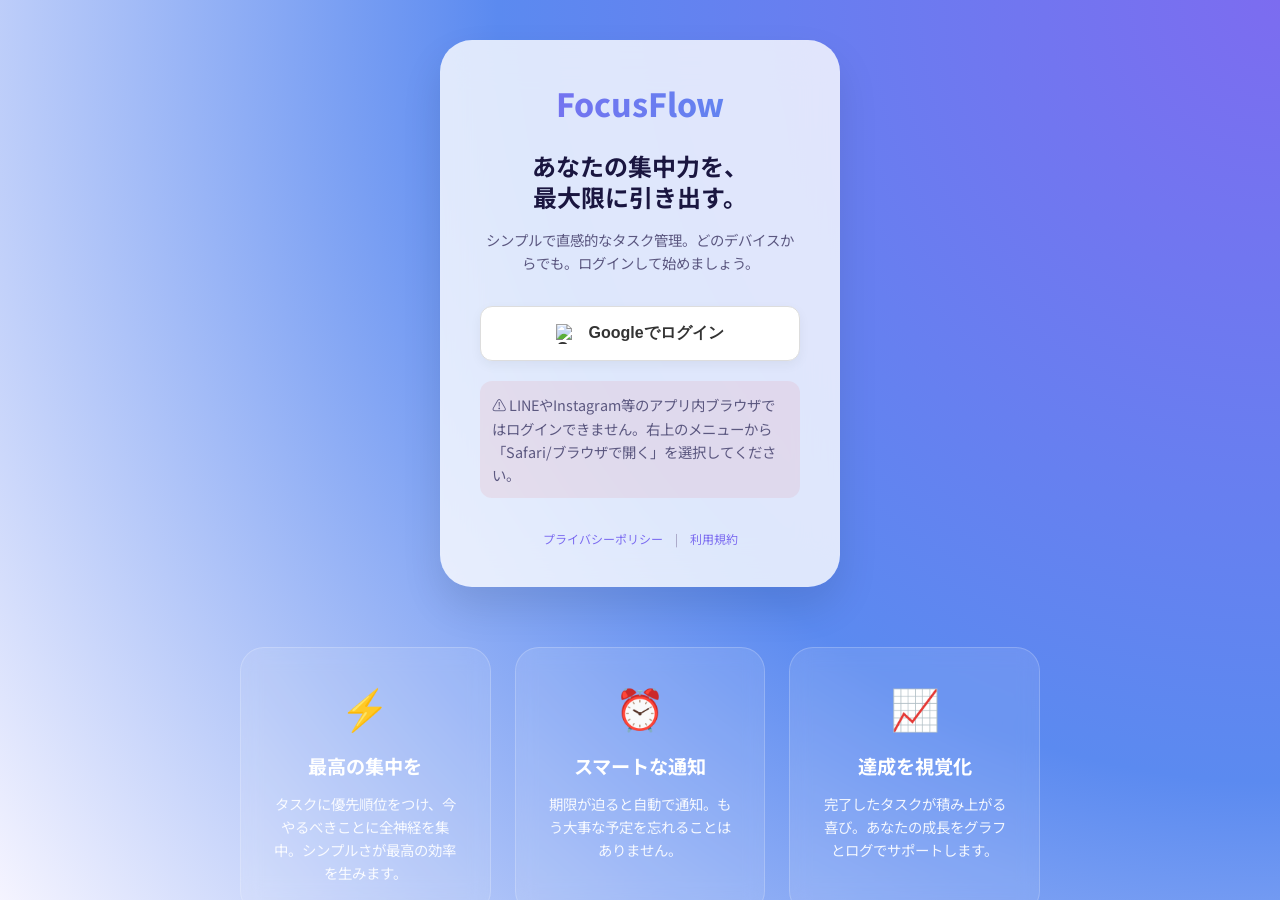
==== commit 4a54b538: "Add public landing page section to login screen for Google verification" ====
--- a/index.html
+++ b/index.html
@@ -17,6 +17,9 @@
   <script src="https://www.gstatic.com/firebasejs/10.8.0/firebase-app-compat.js"></script>
   <script src="https://www.gstatic.com/firebasejs/10.8.0/firebase-auth-compat.js"></script>
   <script src="https://www.gstatic.com/firebasejs/10.8.0/firebase-firestore-compat.js"></script>
+
+  <!-- Google Search Console 所有権確認タグ（必要に応じてここに貼り付けてください） -->
+  <!-- <meta name="google-site-verification" content="ここを書き換えます" /> -->
 </head>
 <body>
 
@@ -37,6 +40,25 @@
       <a href="#" onclick="showPrivacy()">プライバシーポリシー</a>
       <span>|</span>
       <a href="#" onclick="showTerms()">利用規約</a>
+    </div>
+  </div>
+
+  <!-- Google審査対策：ログイン不要で見れるアプリ説明セクション -->
+  <div class="login-features">
+    <div class="feature-item">
+      <div class="feature-icon">⚡</div>
+      <h3>最高の集中を</h3>
+      <p>タスクに優先順位をつけ、今やるべきことに全神経を集中。シンプルさが最高の効率を生みます。</p>
+    </div>
+    <div class="feature-item">
+      <div class="feature-icon">⏰</div>
+      <h3>スマートな通知</h3>
+      <p>期限が迫ると自動で通知。もう大事な予定を忘れることはありません。</p>
+    </div>
+    <div class="feature-item">
+      <div class="feature-icon">📈</div>
+      <h3>達成を視覚化</h3>
+      <p>完了したタスクが積み上がる喜び。あなたの成長をグラフとログでサポートします。</p>
     </div>
   </div>
 </div>
--- a/style.css
+++ b/style.css
@@ -1324,10 +1324,48 @@
   background: radial-gradient(circle at top right, #7c6cf0, #5b8af0, var(--bg-primary));
   z-index: 1000;
   display: flex;
-  align-items: center;
-  justify-content: center;
-  padding: 20px;
-  overflow: hidden;
+  flex-direction: column;
+  align-items: center;
+  justify-content: flex-start; /* 上から並べる */
+  padding: 40px 20px;
+  overflow-y: auto; /* スクロール可能に */
+}
+
+.login-features {
+  max-width: 800px;
+  width: 100%;
+  margin-top: 60px;
+  display: grid;
+  grid-template-columns: repeat(auto-fit, minmax(240px, 1fr));
+  gap: 24px;
+  padding-bottom: 60px;
+}
+
+.feature-item {
+  background: rgba(255, 255, 255, 0.1);
+  backdrop-filter: blur(10px);
+  padding: 30px;
+  border-radius: 24px;
+  text-align: center;
+  color: white;
+  border: 1px solid rgba(255, 255, 255, 0.2);
+}
+
+.feature-icon {
+  font-size: 2.5rem;
+  margin-bottom: 16px;
+}
+
+.feature-item h3 {
+  font-size: 1.2rem;
+  margin-bottom: 12px;
+  font-weight: 700;
+}
+
+.feature-item p {
+  font-size: 0.9rem;
+  line-height: 1.6;
+  opacity: 0.9;
 }
 
 .login-content {
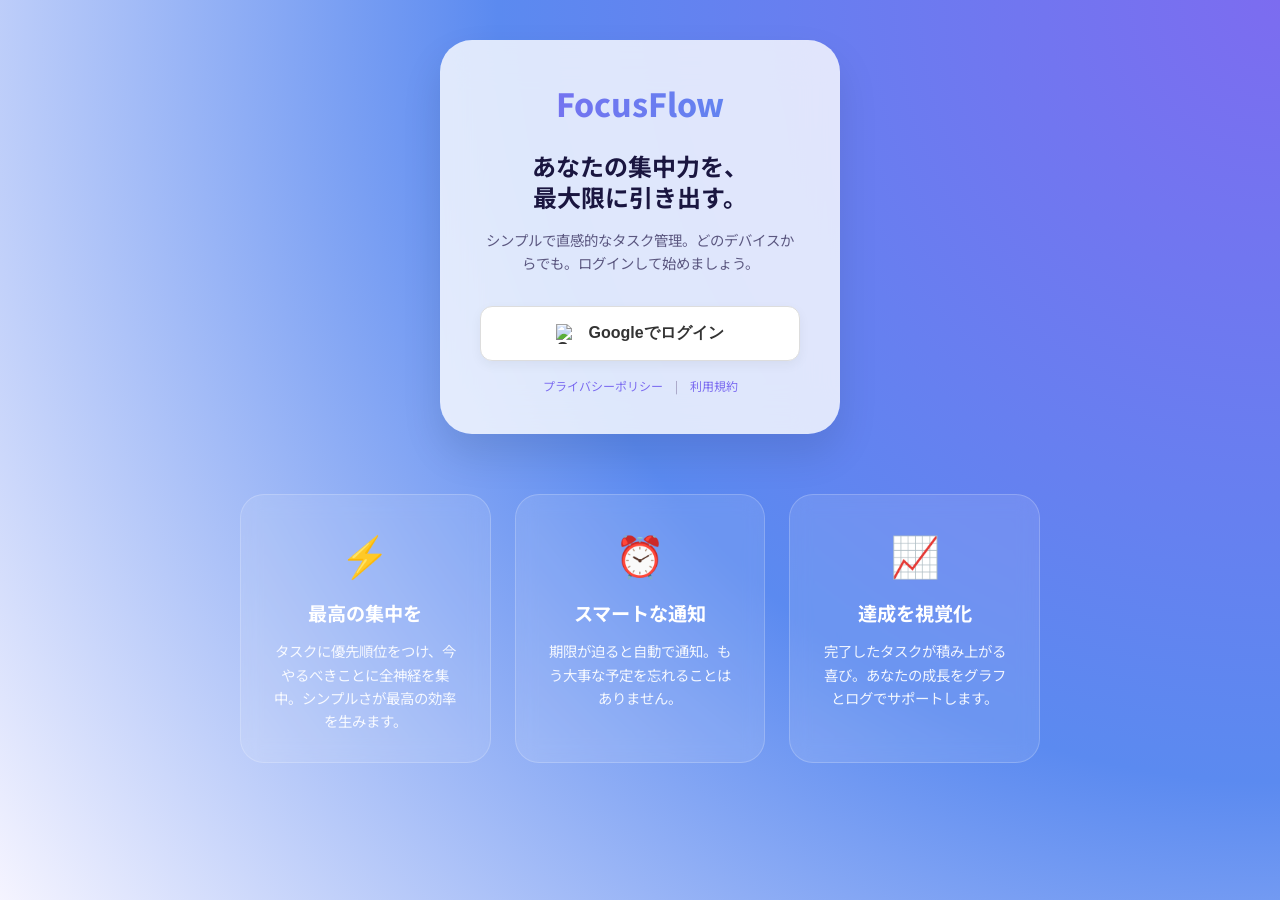
==== commit 5fe0636a: "Remove in-app browser warning from login screen" ====
--- a/index.html
+++ b/index.html
@@ -18,8 +18,8 @@
   <script src="https://www.gstatic.com/firebasejs/10.8.0/firebase-auth-compat.js"></script>
   <script src="https://www.gstatic.com/firebasejs/10.8.0/firebase-firestore-compat.js"></script>
 
-  <!-- Google Search Console 所有権確認タグ（必要に応じてここに貼り付けてください） -->
-  <!-- <meta name="google-site-verification" content="ここを書き換えます" /> -->
+  <!-- Google Search Console 所有権確認タグ -->
+  <meta name="google-site-verification" content="vgB8Hq8jS1z3KSx1t-w5LzJZN4KpzqQWZq31CzEqFYc" />
 </head>
 <body>
 
@@ -33,13 +33,10 @@
       <img src="https://www.gstatic.com/firebasejs/ui/2.0.0/images/auth/google.svg" alt="Google">
       Googleでログイン
     </button>
-    <p class="login-warning">
-      ⚠️ LINEやInstagram等のアプリ内ブラウザではログインできません。右上のメニューから「Safari/ブラウザで開く」を選択してください。
-    </p>
     <div class="login-legal">
-      <a href="#" onclick="showPrivacy()">プライバシーポリシー</a>
+      <a href="?page=privacy" onclick="event.preventDefault(); showPrivacy();">プライバシーポリシー</a>
       <span>|</span>
-      <a href="#" onclick="showTerms()">利用規約</a>
+      <a href="?page=terms" onclick="event.preventDefault(); showTerms();">利用規約</a>
     </div>
   </div>
 
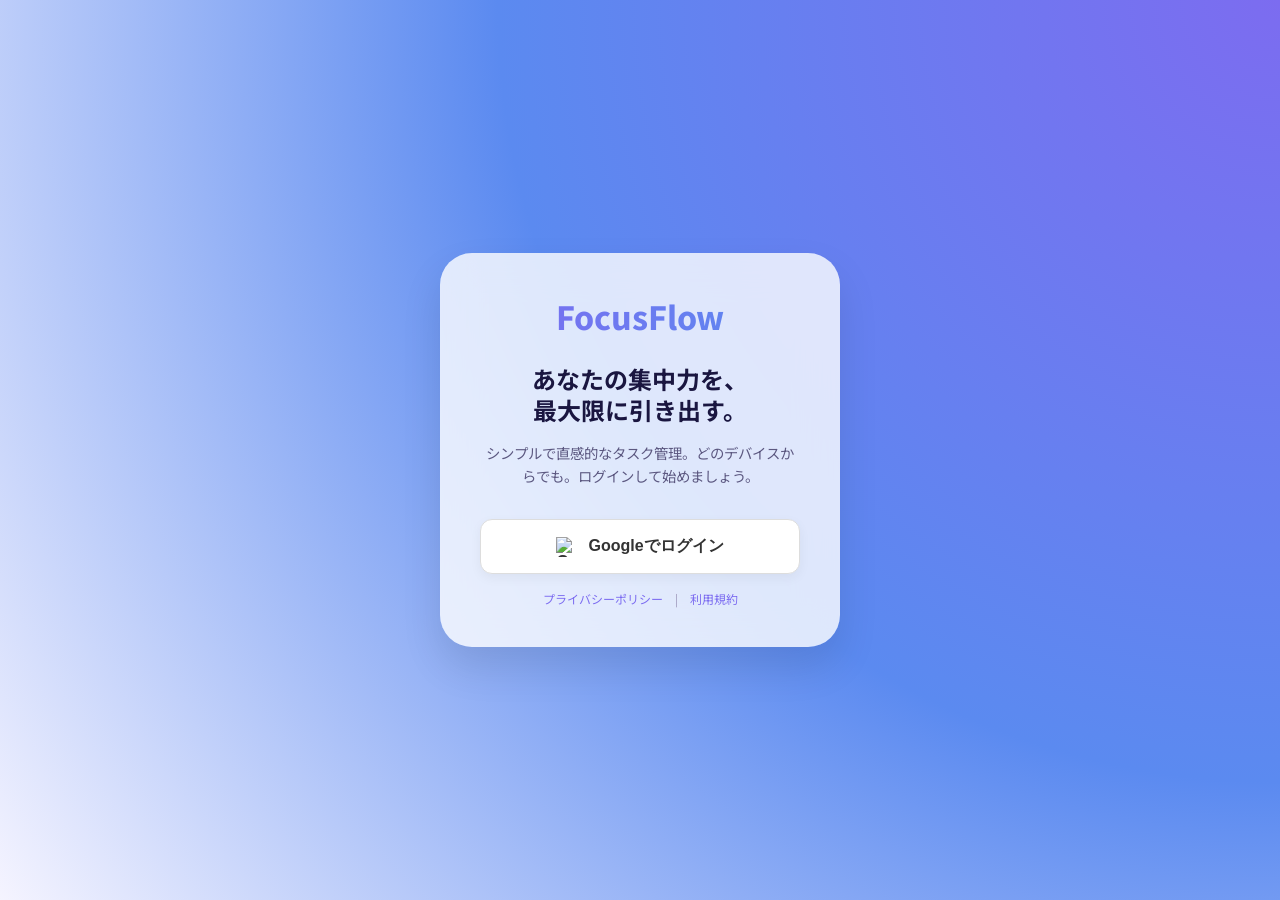
==== commit aa89ab82: "Remove features section from login screen and restore simple layout" ====
--- a/index.html
+++ b/index.html
@@ -37,25 +37,6 @@
       <a href="?page=privacy" onclick="event.preventDefault(); showPrivacy();">プライバシーポリシー</a>
       <span>|</span>
       <a href="?page=terms" onclick="event.preventDefault(); showTerms();">利用規約</a>
-    </div>
-  </div>
-
-  <!-- Google審査対策：ログイン不要で見れるアプリ説明セクション -->
-  <div class="login-features">
-    <div class="feature-item">
-      <div class="feature-icon">⚡</div>
-      <h3>最高の集中を</h3>
-      <p>タスクに優先順位をつけ、今やるべきことに全神経を集中。シンプルさが最高の効率を生みます。</p>
-    </div>
-    <div class="feature-item">
-      <div class="feature-icon">⏰</div>
-      <h3>スマートな通知</h3>
-      <p>期限が迫ると自動で通知。もう大事な予定を忘れることはありません。</p>
-    </div>
-    <div class="feature-item">
-      <div class="feature-icon">📈</div>
-      <h3>達成を視覚化</h3>
-      <p>完了したタスクが積み上がる喜び。あなたの成長をグラフとログでサポートします。</p>
     </div>
   </div>
 </div>
--- a/style.css
+++ b/style.css
@@ -1324,48 +1324,10 @@
   background: radial-gradient(circle at top right, #7c6cf0, #5b8af0, var(--bg-primary));
   z-index: 1000;
   display: flex;
-  flex-direction: column;
-  align-items: center;
-  justify-content: flex-start; /* 上から並べる */
-  padding: 40px 20px;
-  overflow-y: auto; /* スクロール可能に */
-}
-
-.login-features {
-  max-width: 800px;
-  width: 100%;
-  margin-top: 60px;
-  display: grid;
-  grid-template-columns: repeat(auto-fit, minmax(240px, 1fr));
-  gap: 24px;
-  padding-bottom: 60px;
-}
-
-.feature-item {
-  background: rgba(255, 255, 255, 0.1);
-  backdrop-filter: blur(10px);
-  padding: 30px;
-  border-radius: 24px;
-  text-align: center;
-  color: white;
-  border: 1px solid rgba(255, 255, 255, 0.2);
-}
-
-.feature-icon {
-  font-size: 2.5rem;
-  margin-bottom: 16px;
-}
-
-.feature-item h3 {
-  font-size: 1.2rem;
-  margin-bottom: 12px;
-  font-weight: 700;
-}
-
-.feature-item p {
-  font-size: 0.9rem;
-  line-height: 1.6;
-  opacity: 0.9;
+  align-items: center;
+  justify-content: center;
+  padding: 20px;
+  overflow: hidden;
 }
 
 .login-content {
